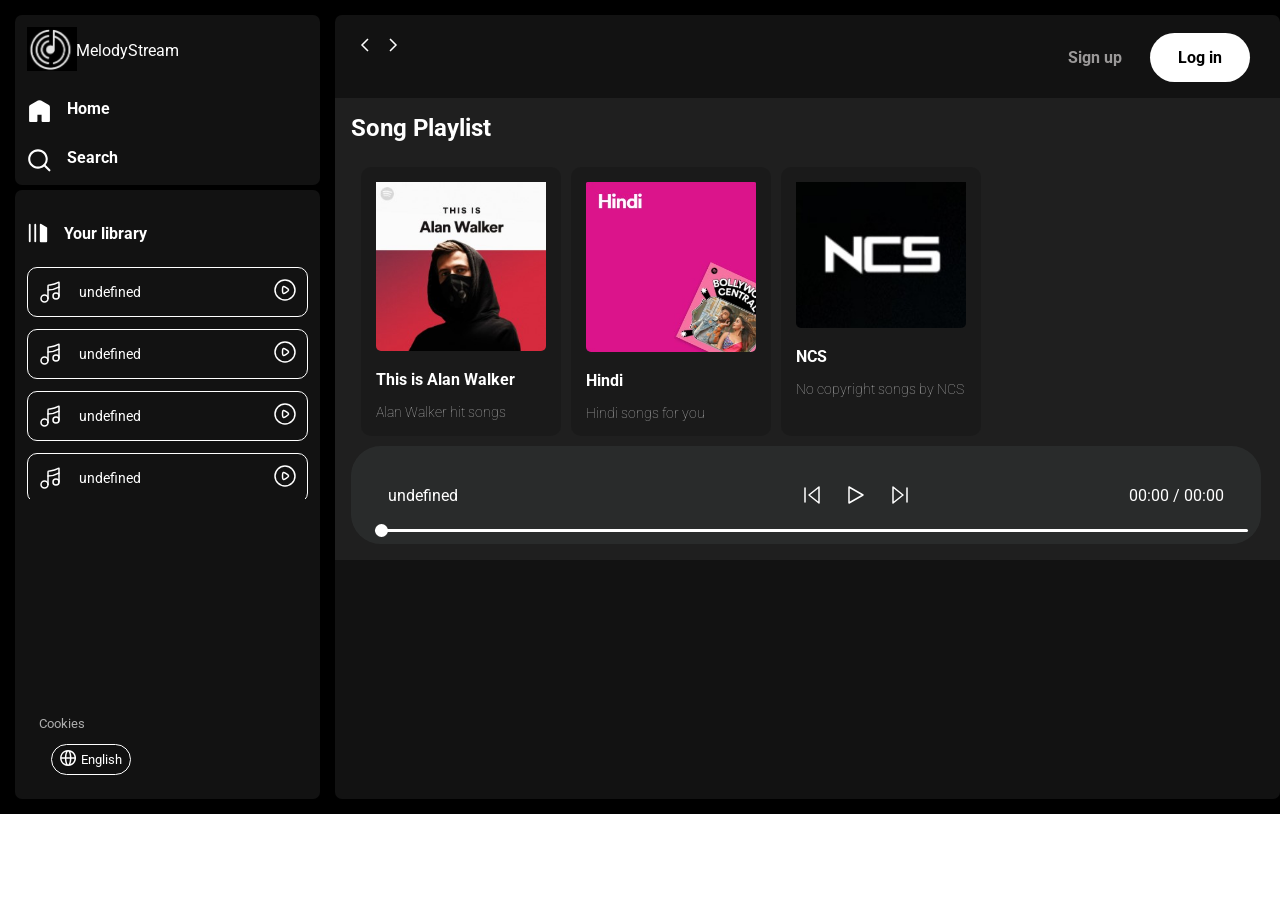
==== my-project/index.html @ 4746bad9 "structured" ====
<!DOCTYPE html>
<html lang="en">

<head>
  <meta charset="UTF-8">
  <meta name="viewport" content="width=device-width, initial-scale=1.0">
  <title>MelodyStream-music for everyone</title>
  <link rel="stylesheet" href="/my-project/style.css">
  <link rel="stylesheet" href="/my-project/utility.css">
</head>

<body>
  <div class="container flex bg-black">

    <!-- left portion -->
    <div class="left">
      <div class="close">
        <img class="invert" src="/my-project/images/close.svg" alt="">
      </div>
      <div class="home bg-grey rounded m-1 p-1">
        <div class="logo">
          <img class="invert" style="width: 50px;" src="/my-project/images/logo2.jpeg" alt="">
          <span style="position: relative; bottom: 15px; right: 5px;">MelodyStream</span>
        </div>
        <ul>
          <li><img class="invert" src="/my-project/images/home.svg" alt="home">Home</li>
          <li><img class="invert" src="/my-project/images/search.svg" alt="search">Search</li>
        </ul>
      </div>
      <div class="library bg-grey rounded m-1 p-1">
        <div class="heading">
          <img class="invert" src="/my-project/images/library.svg" alt="">
          <h2>
            Your library
          </h2>
        </div>
        <div class="songlist">
          <ul>

          </ul>
        </div>

        <div class="footer p-1">
          <div>
            <a draggable="false" href="https://www.spotify.com/legal/cookies-policy/" target="_blank" rel="noopener">
              <span data-encore-id="text">Cookies</span>
            </a>
          </div>
          <div class="btn p-1">
            <button class="flex invert item-center gap justify-center">
              <span>
                <img src="/my-project/images/globe.svg" alt="">
              </span>
              English
            </button>
          </div>
        </div>
      </div>
    </div>

    <!-- right portion -->
    <div class="right bg-grey rounded">
      <div class="header">
        <div class="nav">
          <div class="svg">

            <img class="invert hamburger" src="/my-project/images/hamburger.svg" alt="">
            <svg xmlns="http://www.w3.org/2000/svg" width="24" height="24" viewBox="0 0 24 24" fill="none">
              <path d="M15 6L9 12L15 18" stroke="#ffffff" stroke-width="1.5" stroke-miterlimit="16" />
            </svg>
            <svg xmlns="http://www.w3.org/2000/svg" width="24" height="24" viewBox="0 0 24 24" fill="none">
              <path d="M9.00005 6L15 12L9 18" stroke="#ffffff" stroke-width="1.5" stroke-miterlimit="16" />
            </svg>
          </div>
        </div>
        <div class="button">
          <button class="signupbtn">Sign up</button>
          <button class="loginbtn">Log in</button>
        </div>
      </div>
      <div class="spotifyPlaylist">
          <h1>Song Playlist</h1>
          <div class="card-container">
            
          </div>
          <div class="playbar">
            <div class="seekbar">
              <div class="circle"></div>
            </div>
            <div class="abovebar">
              <div class="songinfo"></div>
              <div class="songbuttons">
                <img id="previous" src="/my-project/images/prev.svg" alt="">
                <img id="play" src="/my-project/images/play.svg" alt="">
                <img id="next" src="/my-project/images/nextsong.svg" alt="">
              </div>
              <div class="songtime"></div>
            </div>
        </div>
      </div>
    </div>
  </div>
  <script src="/my-project/script.js"></script>
</body>

</html>
---- my-project/style.css ----
@import url('https://fonts.googleapis.com/css2?family=Roboto:wght@400;700&display=swap');

  :root {
      --a: 0;
  }

  * {
      margin: 0;
      padding: 0;
      font-family: 'Roboto', sans-serif;
  }

  .left {
      width: 25vw;
      padding: 10px;
  }

  .right {
      width: 75vw;
      margin: 15px 0;
      position: relative;
  }

  .home ul li {
      list-style: none;
      width: 25px;
      display: flex;
      gap: 15px;
      padding-top: 24px;
      font-weight: bold;
  }

  .library {
      min-height: 65vh;
      position: relative;
  }

  .library h2 {
      padding: 12px 0;
  }

  .footer {
      position: absolute;
      bottom: 0;
  }

  .heading {
      width: 100%;
      display: flex;
      gap: 15px;
      padding-top: 10px;
      font-weight: bold;
      align-items: center;
      font-size: 11px;
  }

  .heading img {
      width: 22px;
  }

  .footer a {
      text-decoration: none;
      color: #aeaeae;
      font-size: 13px;
  }

  .btn button {
      border: 1px solid black;
      border-radius: 20px;
      width: 80px;
      padding: 5px;
  }

  button img {
      width: 16px;
  }

  .header {
      height: 83px;
      display: flex;
      justify-content: space-between;
  }

  .header>* {
      padding: 18px;
  }

  .spotifyPlaylist {
      padding: 16px;
      background-color: #1f1f1f;
  }
  
  .spotifyPlaylist h1 {
      font-size: 24px;
      padding-bottom: 15px;
  }

  .card {
      position: relative;
  }

  .spotifyPlaylist .card:hover {
      background-color: rgb(87, 87, 87);
      transition: all .9s;
      cursor: pointer;
      --a: 1;
  }

  .card-container {
      padding: 10px;
      display: flex;
      gap: 10px;
      flex-wrap: wrap;
      max-height: 70vh;
      overflow-y: auto;
  }

  .spotifyPlaylist .card {
      width: 170px;
      padding: 0 15px;
      padding-bottom: 15px;
      border-radius: 10px;
      background-color: #1818189a;
  }

  h2 {
      font-size: 16px;
      font-weight: bold;
  }

  p {
      font-size: 14px;
      color: #aeaeae;
      font-weight: 100;
  }

  .card>* {
      padding-top: 15px;
  }

  .card img {
      width: 100%;
      object-fit: contain;
      border-radius: 5px;
  }

  .play {
      position: absolute;
      top: 73px;
      left: 91px;
      opacity: var(--a);
      transition: all .9s;
  }

  .button>* {
      margin: 0 12px;
  }

  .signupbtn {
      background-color: #121212;
      color: rgb(155, 153, 153);
      font-weight: bold;
      border: none;
      outline: none;
      font-size: 16px;
  }

  .signupbtn:hover {
      font-size: 17px;
      cursor: pointer;
      color: white;
  }

  .loginbtn {
      background-color: white;
      border-radius: 35px;
      color: black;
      font-weight: bold;
      font-size: 16px;
      padding: 15px;
      border: none;
      outline: none;
      width: 100px;
  }

  .loginbtn:hover {
      cursor: pointer;
      font-size: 17px;
  }

  .playbar {
      padding: 12px;
      filter: invert(1);
      position: sticky;
      bottom: 50px;
      background-color: rgb(214, 212, 212);
      width: 97%;
      /* margin: 10px; */
      border-radius: 30px;
      min-height: 40px;
  }

  .songbuttons {
      display: flex;
      justify-content: center;
      gap: 20px;
  }

  .songlist {
      height: 244px;
      overflow: auto;
  }

  .songlist li {
      list-style-type: decimal;
      display: flex;
      justify-content: center;
      align-items: center;
      gap: 17px;
      padding: 12px 0;
      border: 1px solid white;
      margin: 12px 0;
      padding: 10px;
      border-radius: 10px;
  }

  .songlist li:hover {
      color: rgb(181, 180, 180);
      border: 1px solid rgb(181, 180, 180);
  }

  .songlist .info {
      font-size: 14px;
      width: 100%;
  }

  .seekbar {
      position: absolute;
      bottom: 0;
      height: 3px;
      width: 96%;
      margin: 12px;
      background-color: black;
      border-radius: 10px;
      cursor: pointer;
  }

  .seekbar:hover {
      height: 5px;
  }

  .circle {
      position: relative;
      bottom: 5px;
      width: 13px;
      height: 13px;
      background-color: black;
      border-radius: 20px;
      transition: left 0.5s;
  }

  .circle:hover {
      width: 15px;
      height: 15px;
  }

  .songbuttons img {
      cursor: pointer;
  }

  .abovebar {
      display: flex;
      justify-content: space-between;
      align-items: center;
      color: black;
      padding: 0 25px;
      margin: 25px 0;
  }

  .songinfo {
      width: 195px;
  }

  .hamburger {
      display: none;
  }

  .close {
      display: none;
  }

  @media (max-width: 1100px) {
      .left {
          position: absolute;
          left: -120%;
          transition: all 1s;
          z-index: 1;
          width: 350px;
          height: 100vh;
          background-color: black;
      }

      .right {
          width: 100%;
          height: 100vh;
      }

      .songlist2{
        display: none;
        width: 100px;
        height: 100vh;
        background-color: white;
        /* position: relative; */
      }
      
      .playbar {
          width: calc(100% - 60px)
      }

      .seekbar {
          width: 94%;
      }

      .hamburger {
          display: block;
          width: 30px;
      }

      .close {
          display: block;
          width: 30px;
      }

      .svg {
          display: flex;
          justify-content: center;
          align-items: center;
          gap: 35px;
      }

      .close {
          position: absolute;
          right: 37px;
          top: 25px;
      }

      .abovebar {
          padding: 0 20px;
          font-size: 15px;
      }

      .button {
          display: flex;
          flex-direction: row;
      }

      .header {
          display: flex;
          align-items: center;
      }

  }

  @media (max-width: 400px) {

      .loginbtn,
      .signupbtn {
          width: 66px;
          font-size: 13px;
      }

      .loginbtn:hover {
          width: 68px;
          height: 51px;
          font-size: 13px;
      }

      .header {
          /* width: 250px; */
          justify-content: center;
          display: flex;
          align-items: center;
      }

      .svg {
          gap: 10px;
      }

      .button {
          display: flex;
          flex-direction: row;
      }
  }

  @media (width>=240px) and (width<=332px) {
      .button>* {
          margin: 0px 0px;
      }

      .header {
          width: 271px;
      }

      .nav {
          width: 79px
      }

      .button {
          width: 133px;
      }
  }

  @media (max-width: 560px) {
      .card-container {
          justify-content: center;
          margin: 0;
          padding: 0;
      }

      .card-container .card {
          width: 100%;
      }

      .left {
          width: 250px;
      }

      .playbar {
          width: 100%;
          height: 130px;
          display: flex;
          flex-direction: column;
          justify-content: center;
          align-items: center;
          position: relative;
          padding-bottom: 20px;
          right: 20px;
      }

      .abovebar {
          display: flex;
          flex-direction: column;
          width: 100%;
          gap: 20px;
          font-size: 16px;
          padding-bottom: 10px;
      }

      .seekbar {
          bottom: 10px;
      }

      .songinfo,
      .songtime {
          width: auto;
      }
  }
---- my-project/utility.css ----
.border{
    border: 2px solid red;
    margin: 3px;
}
.flex{
    display: flex;
}
.justify-center{
    justify-content: center;
}
.item-center{
    align-items: center;
}
.bg-black{
    background-color: black;
    color: white;
}
.invert{
    filter: invert(1);
}
.bg-grey{
    background-color: #121212;
}
.rounded{
    border-radius: 7px;
}
.m-1{
    margin: 5px;
}
.p-1{
    padding: 12px;
}
.gap{
    gap: 5px;
}
/* For WebKit browsers (Chrome, Safari) */
::-webkit-scrollbar {
    width: 12px; /* Set the width of the scrollbar */
  }
  
  ::-webkit-scrollbar-thumb {
    background-color: #333; /* Set the color of the thumb (handle) */
    border-radius: 6px; /* Set the border-radius of the thumb */
  }
  
  ::-webkit-scrollbar-track {
    background-color: #1a1a1a; /* Set the color of the track (bar) */
  }
  
  body {
    scrollbar-color: #333 #1a1a1a;
    /* overflow: hidden; */
  }
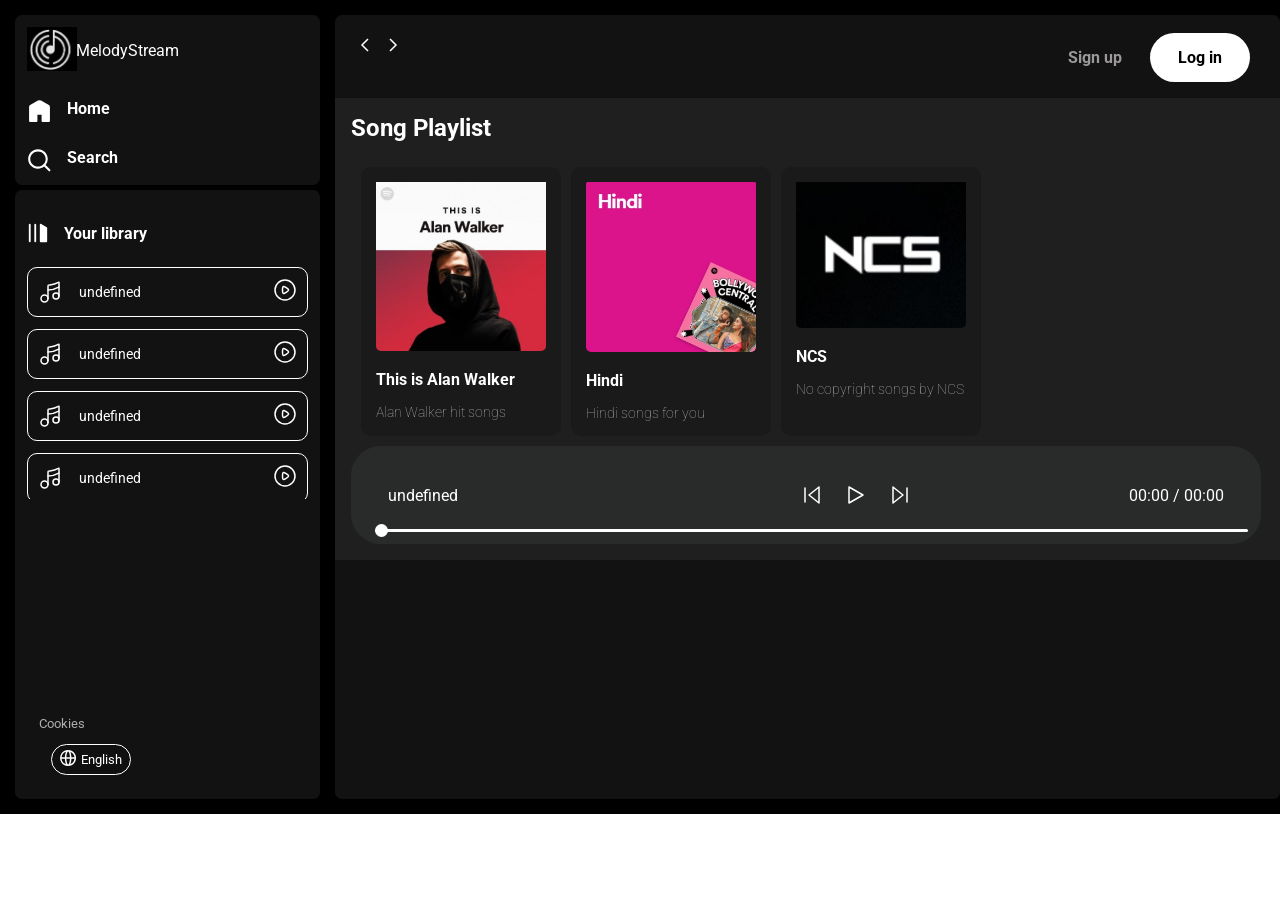
==== commit 10f638f2: "changes" ====
--- a/my-project/index.html
+++ b/my-project/index.html
@@ -5,8 +5,8 @@
   <meta charset="UTF-8">
   <meta name="viewport" content="width=device-width, initial-scale=1.0">
   <title>MelodyStream-music for everyone</title>
-  <link rel="stylesheet" href="/my-project/style.css">
-  <link rel="stylesheet" href="/my-project/utility.css">
+  <link rel="stylesheet" href="style.css">
+  <link rel="stylesheet" href="utility.css">
 </head>
 
 <body>
